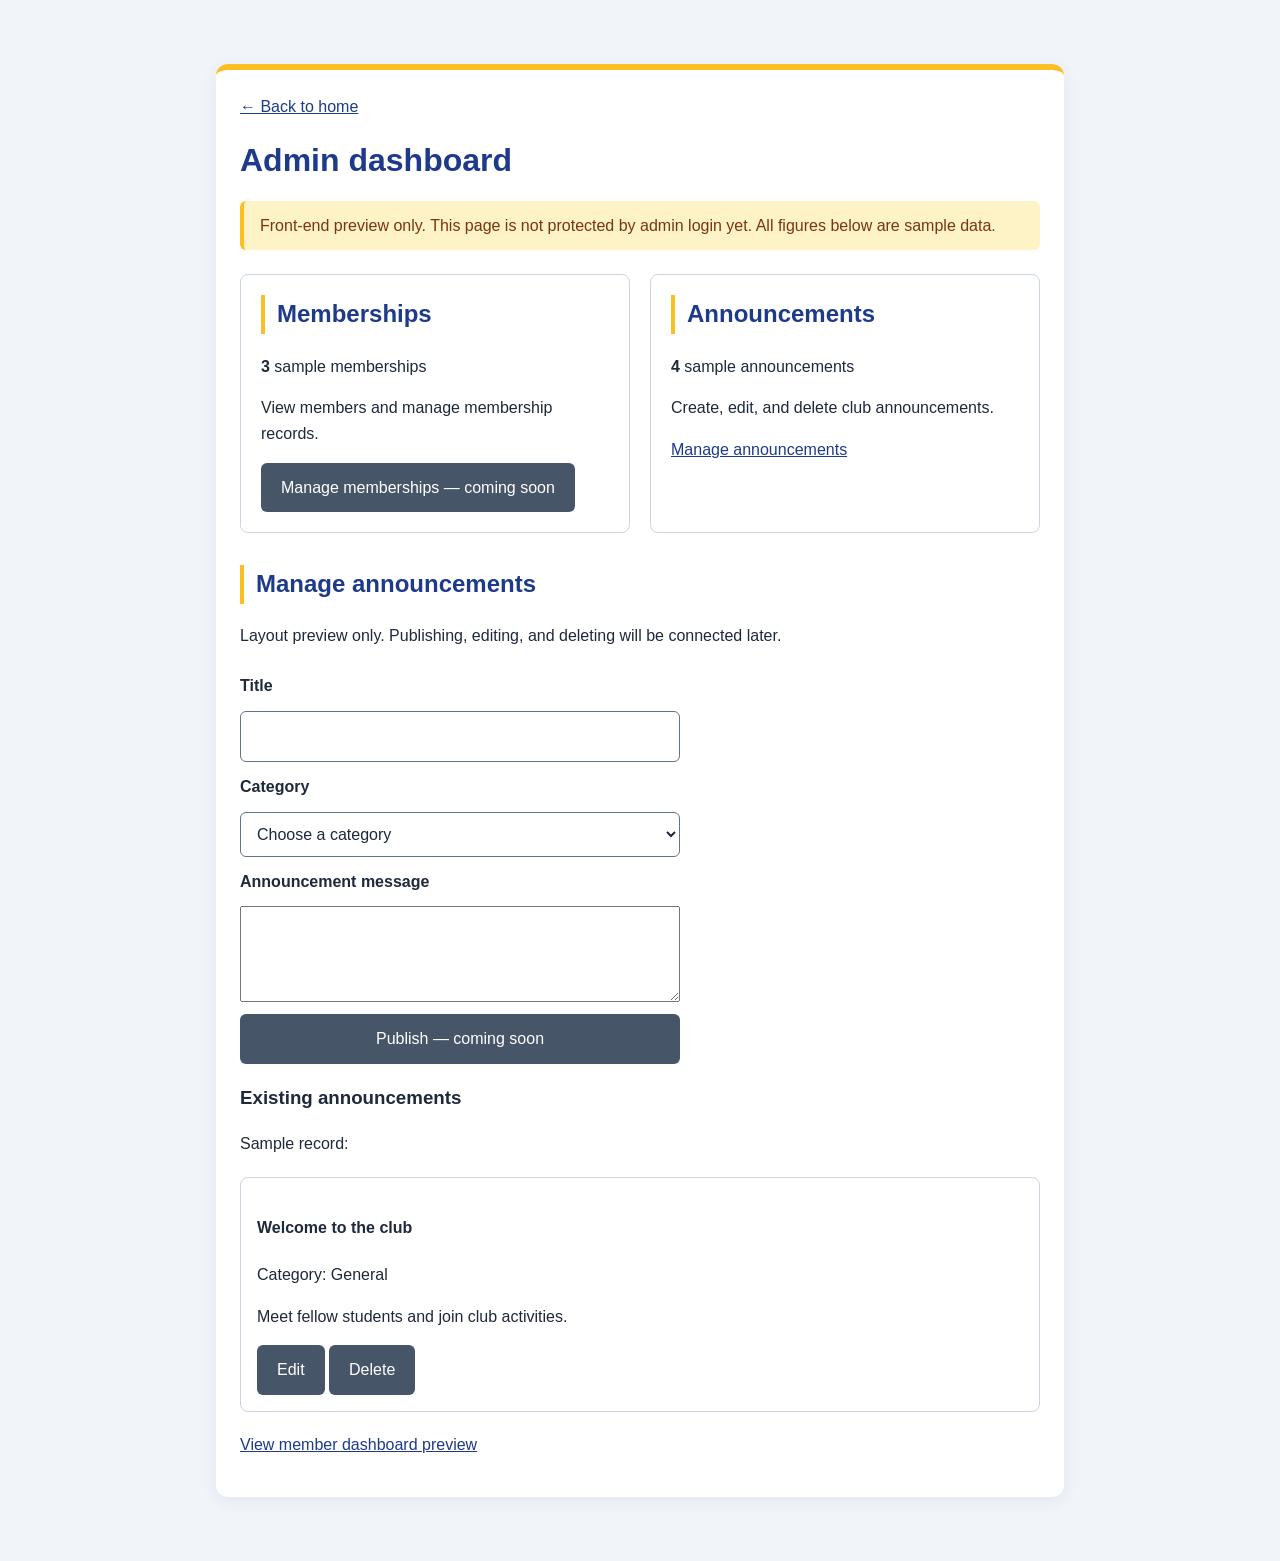
==== admin.html @ c79d0582 "Add registration validation and front-end previews" ====
<!DOCTYPE html>
<html lang="en">
<head>
    <meta charset="UTF-8">
    <meta name="viewport" content="width=device-width, initial-scale=1.0">
    <title>Admin Dashboard | University Club</title>
    <link rel="stylesheet" href="style.css">
</head>
<body>
    <main>
        <a href="index.html">← Back to home</a>

        <h1>Admin dashboard</h1>

        <p class="demo-notice">
            Front-end preview only. This page is not protected by
            admin login yet. All figures below are sample data.
        </p>

        <div class="dashboard-grid">
            <section class="dashboard-card">
                <h2>Memberships</h2>
                <p><strong>3</strong> sample memberships</p>
                <p>View members and manage membership records.</p>
                <button type="button" disabled>
                    Manage memberships — coming soon
                </button>
            </section>

            <section class="dashboard-card">
                <h2>Announcements</h2>
                <p><strong>4</strong> sample announcements</p>
                <p>Create, edit, and delete club announcements.</p>
                <p><a href="#manage-announcements">Manage announcements</a></p>
            </section>
        </div>

    <section id="manage-announcements">
        <h2>Manage announcements</h2>

        <p>
            Layout preview only. Publishing, editing, and deleting will be connected later.
        </p>

    <form>
        <label for="announcement-title">Title</label>
        <input
            id="announcement-title"
            name="title"
            type="text"
            maxlength="150"
            required>

        <label for="announcement-category">Category</label>
        <select id="announcement-category" name="category" required>
            <option value="">Choose a category</option>
            <option value="General">General</option>
            <option value="Events">Events</option>
        </select>

        <label for="announcement-content">Announcement message</label>
        <textarea
            id="announcement-content"
            name="content"
            rows="6"
            maxlength="2000"
            required
        ></textarea>

        <button type="button" disabled>
            Publish — coming soon
        </button>
    </form>

    <h3>Existing announcements</h3>
    <p>Sample record:</p>

    <article class="announcement-card">
        <h4>Welcome to the club</h4>
        <p>Category: General</p>
        <p>Meet fellow students and join club activities.</p>

        <button type="button" disabled>Edit</button>
        <button type="button" disabled>Delete</button>
    </article>
    </section>

        <p><a href="dashboard.html">View member dashboard preview</a></p>

    </main>
</body>
</html>
---- style.css ----
body {
    margin: 0;
    padding: 24px;
    font-family: Arial, sans-serif;
    background: #F1F5F9;
    color: #1E293B;
    line-height: 1.6;
}

main {
    max-width: 800px;
    margin: 40px auto;
    padding: 24px;
    background: #FFFFFF;
    border-top: 6px solid #FBBF24;
    border-radius: 12px;
    box-shadow: 0 4px 16px rgba(30, 58, 138, 0.08);
}

h1 {
    color: #1E3A8A;
    line-height: 1.2;
}

h2 {
    color: #1E3A8A;
    border-left: 4px solid #FBBF24;
    padding-left: 12px;
}

.intro {
    color: #475569;
}

section {
    margin-top: 32px;
}

a {
    color: #1E3A8A;
}

button {
    background: #1E3A8A;
    color: #FFFFFF;
    border: none;
    border-radius: 6px;
    padding: 12px 20px;
    font: inherit;
    cursor: pointer;
}

button:hover {
    background: #172554;
}

a:focus-visible,
button:focus-visible {
    outline: 3px solid #1E3A8A;
    outline-offset: 4px;
}

form {
    display: grid;
    gap: 12px;
    max-width: 440px;
    margin-top: 24px;
}

label {
    font-weight: bold;
}

input {
    box-sizing: border-box;
    width: 100%;
    padding: 12px;
    border: 1px solid #64748B;
    border-radius: 6px;
    font: inherit;
}

input:focus-visible {
    outline: 3px solid #1E3A8A;
    outline-offset: 2px;
}

small {
    color: #475569;
}

button:disabled {
    background: #475569;
    cursor: not-allowed;
}

.demo-notice {
    padding: 12px 16px;
    background: #FEF3C7;
    color: #78350F;
    border-left: 4px solid #FBBF24;
    border-radius: 6px;
}

.dashboard-grid {
    display: grid;
    grid-template-columns: 1fr;
    gap: 20px;
    margin-top: 24px;
}

.dashboard-card {
    min-width: 0;
    margin-top: 0;
    padding: 20px;
    border: 1px solid #CBD5E1;
    border-radius: 8px;
    overflow-wrap: anywhere;
}

.dashboard-card h2 {
    margin-top: 0;
}

dt {
    margin-top: 12px;
    font-weight: bold;
}

dd {
    margin: 4px 0 0;
}

.status-badge {
    display: inline-block;
    padding: 4px 12px;
    background: #DCFCE7;
    color: #166534;
    border-radius: 20px;
}

@media (min-width: 700px) {
    .dashboard-grid {
        grid-template-columns: 1fr 1fr;
    }
}

select {
    width: 100%;
    padding: 12px;
    border: 1px solid #64748B;
    border-radius: 6px;
    background: white;
    color: #1E293B;
    font: inherit;
}

select:focus-visible {
    outline: 3px solid #1E3A8A;
    outline-offset: 2px;
}

.announcement-card {
    margin: 20px 0;
    padding: 16px;
    border: 1px solid #CBD5E1;
    border-radius: 8px;
}

nav[aria-label="Announcement pages"] {
    display: flex;
    align-items: center;
    justify-content: space-between;
    flex-wrap: wrap;
    gap: 12px;
}
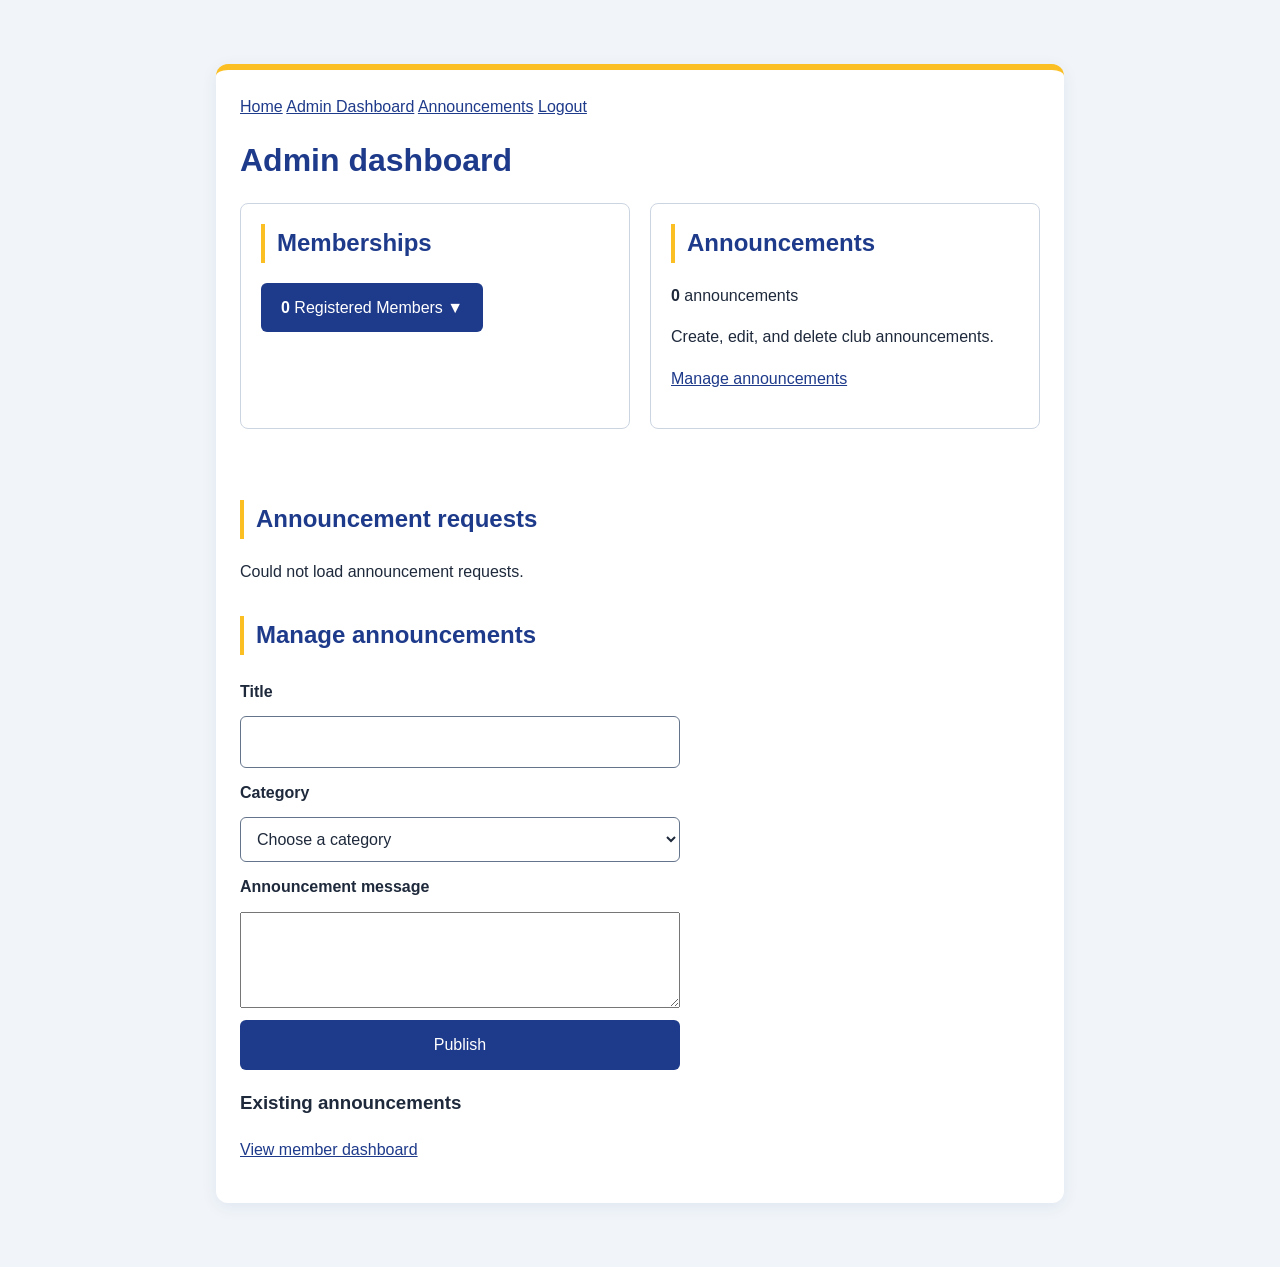
==== commit 023d2a3d: "Add backend features and update navigation" ====
--- a/admin.html
+++ b/admin.html
@@ -1,92 +1,167 @@
 <!DOCTYPE html>
 <html lang="en">
+
 <head>
     <meta charset="UTF-8">
     <meta name="viewport" content="width=device-width, initial-scale=1.0">
+
     <title>Admin Dashboard | University Club</title>
+
     <link rel="stylesheet" href="style.css">
 </head>
+
 <body>
+
     <main>
-        <a href="index.html">← Back to home</a>
+
+<nav aria-label="Main navigation">
+    <a href="index.html">Home</a>
+    <a href="admin.html" aria-current="page">Admin Dashboard</a>
+    <a href="announcements.html">Announcements</a>
+    <a href="logout.php">Logout</a>
+</nav>
+
 
         <h1>Admin dashboard</h1>
 
-        <p class="demo-notice">
-            Front-end preview only. This page is not protected by
-            admin login yet. All figures below are sample data.
-        </p>
 
         <div class="dashboard-grid">
+
             <section class="dashboard-card">
+
                 <h2>Memberships</h2>
-                <p><strong>3</strong> sample memberships</p>
-                <p>View members and manage membership records.</p>
-                <button type="button" disabled>
-                    Manage memberships — coming soon
-                </button>
+
+                <p>
+                    <button type="button" id="toggle-members">
+                        <strong id="member-count">0</strong>
+                        Registered Members ▼
+                    </button>
+                </p>
+
+                <div id="member-list" hidden></div>
+
             </section>
 
             <section class="dashboard-card">
+
                 <h2>Announcements</h2>
-                <p><strong>4</strong> sample announcements</p>
-                <p>Create, edit, and delete club announcements.</p>
-                <p><a href="#manage-announcements">Manage announcements</a></p>
+
+                <p>
+                    <strong id="announcement-count">0</strong>
+                    announcements
+                </p>
+
+                <p>
+                    Create, edit, and delete club announcements.
+                </p>
+
+                <p>
+                    <a href="#manage-announcements">
+                        Manage announcements
+                    </a>
+                </p>
+
             </section>
+            <section id="announcement-requests">
+
+    <h2>Announcement requests</h2>
+
+    <div id="request-list">
+            <p>Loading requests...</p>
+            </div>
+
+            </section>
+
         </div>
 
-    <section id="manage-announcements">
-        <h2>Manage announcements</h2>
+
+        <!-- Manage announcements -->
+        <section id="manage-announcements">
+
+            <h2>Manage announcements</h2>
+
+            <form
+                id="announcement-form"
+                action="announcement.php"
+                method="POST"
+            >
+
+                <label for="announcement-title">
+                    Title
+                </label>
+
+                <input
+                    id="announcement-title"
+                    name="title"
+                    type="text"
+                    maxlength="150"
+                    required
+                >
+
+
+                <label for="announcement-category">
+                    Category
+                </label>
+
+                <select
+                    id="announcement-category"
+                    name="category"
+                    required
+                >
+
+                    <option value="">
+                        Choose a category
+                    </option>
+
+                    <option value="General">
+                        General
+                    </option>
+
+                    <option value="Events">
+                        Events
+                    </option>
+
+                </select>
+
+
+                <label for="announcement-content">
+                    Announcement message
+                </label>
+
+                <textarea
+                    id="announcement-content"
+                    name="des"
+                    rows="6"
+                    maxlength="2000"
+                    required
+                ></textarea>
+
+
+                <button type="submit">
+                    Publish
+                </button>
+
+            </form>
+
+
+            <h3>Existing announcements</h3>
+
+            <div id="admin-announcement-list"></div>
+
+        </section>
 
         <p>
-            Layout preview only. Publishing, editing, and deleting will be connected later.
+            <a href="dashboard.html">
+                View member dashboard
+            </a>
         </p>
 
-    <form>
-        <label for="announcement-title">Title</label>
-        <input
-            id="announcement-title"
-            name="title"
-            type="text"
-            maxlength="150"
-            required>
+    </main>
 
-        <label for="announcement-category">Category</label>
-        <select id="announcement-category" name="category" required>
-            <option value="">Choose a category</option>
-            <option value="General">General</option>
-            <option value="Events">Events</option>
-        </select>
 
-        <label for="announcement-content">Announcement message</label>
-        <textarea
-            id="announcement-content"
-            name="content"
-            rows="6"
-            maxlength="2000"
-            required
-        ></textarea>
+    <script src="admin.js"></script>
+    <script src="navbar.js"></script>
 
-        <button type="button" disabled>
-            Publish — coming soon
-        </button>
-    </form>
+</body>
 
-    <h3>Existing announcements</h3>
-    <p>Sample record:</p>
-
-    <article class="announcement-card">
-        <h4>Welcome to the club</h4>
-        <p>Category: General</p>
-        <p>Meet fellow students and join club activities.</p>
-
-        <button type="button" disabled>Edit</button>
-        <button type="button" disabled>Delete</button>
-    </article>
-    </section>
-
-        <p><a href="dashboard.html">View member dashboard preview</a></p>
-
-    </main>
-</body>
 </html>
--- a/style.css
+++ b/style.css
@@ -173,4 +173,138 @@
     justify-content: space-between;
     flex-wrap: wrap;
     gap: 12px;
+}
+
+/* Homepage */
+
+.homepage {
+    max-width: 1000px;
+    padding: 0;
+    overflow: hidden;
+}
+
+.home-header {
+    display: flex;
+    justify-content: space-between;
+    align-items: center;
+    flex-wrap: wrap;
+    gap: 20px;
+    padding: 24px;
+    background: #1E3A8A;
+    color: white;
+}
+
+.home-header a {
+    color: white;
+}
+
+.club-name {
+    font-size: 22px;
+    font-weight: bold;
+    text-decoration: none;
+}
+
+.home-header nav {
+    display: flex;
+    flex-wrap: wrap;
+    gap: 16px;
+}
+
+.home-header nav a {
+    text-decoration: none;
+}
+
+.home-header nav a:hover,
+.home-header nav a[aria-current="page"] {
+    text-decoration: underline;
+    text-underline-offset: 6px;
+}
+
+.home-header a:focus-visible {
+    outline-color: #FBBF24;
+}
+
+.home-welcome {
+    margin: 0;
+    padding: 48px 32px;
+    background: #EFF6FF;
+}
+
+.home-label {
+    color: #475569;
+    font-size: 13px;
+    font-weight: bold;
+    letter-spacing: 2px;
+}
+
+.home-welcome h1 {
+    margin: 16px 0;
+    font-size: clamp(32px, 5vw, 48px);
+}
+
+.home-welcome > p {
+    max-width: 600px;
+}
+
+.home-button {
+    display: inline-block;
+    margin-top: 16px;
+    padding: 12px 22px;
+    background: #FBBF24;
+    color: #172554;
+    font-weight: bold;
+    text-decoration: none;
+    border-radius: 6px;
+}
+
+.home-button:hover {
+    background: #FCD34D;
+}
+
+.home-login {
+    display: block;
+    margin-top: 16px;
+}
+
+.home-cards {
+    display: grid;
+    grid-template-columns: 1fr;
+    gap: 24px;
+    padding: 32px;
+}
+
+.home-card {
+    margin: 0;
+    padding: 24px;
+    border: 1px solid #CBD5E1;
+    border-radius: 8px;
+}
+
+.home-card h2 {
+    margin-top: 0;
+}
+
+.home-card a {
+    font-weight: bold;
+}
+
+.home-footer {
+    padding: 16px 24px;
+    border-top: 1px solid #E2E8F0;
+    color: #475569;
+    text-align: center;
+    font-size: 14px;
+}
+
+@media (min-width: 700px) {
+    .home-cards {
+        grid-template-columns: 1fr 1fr;
+    }
+}
+
+@media (max-width: 480px) {
+    .home-welcome,
+    .home-cards {
+        padding: 24px 16px;
+    }
 }
